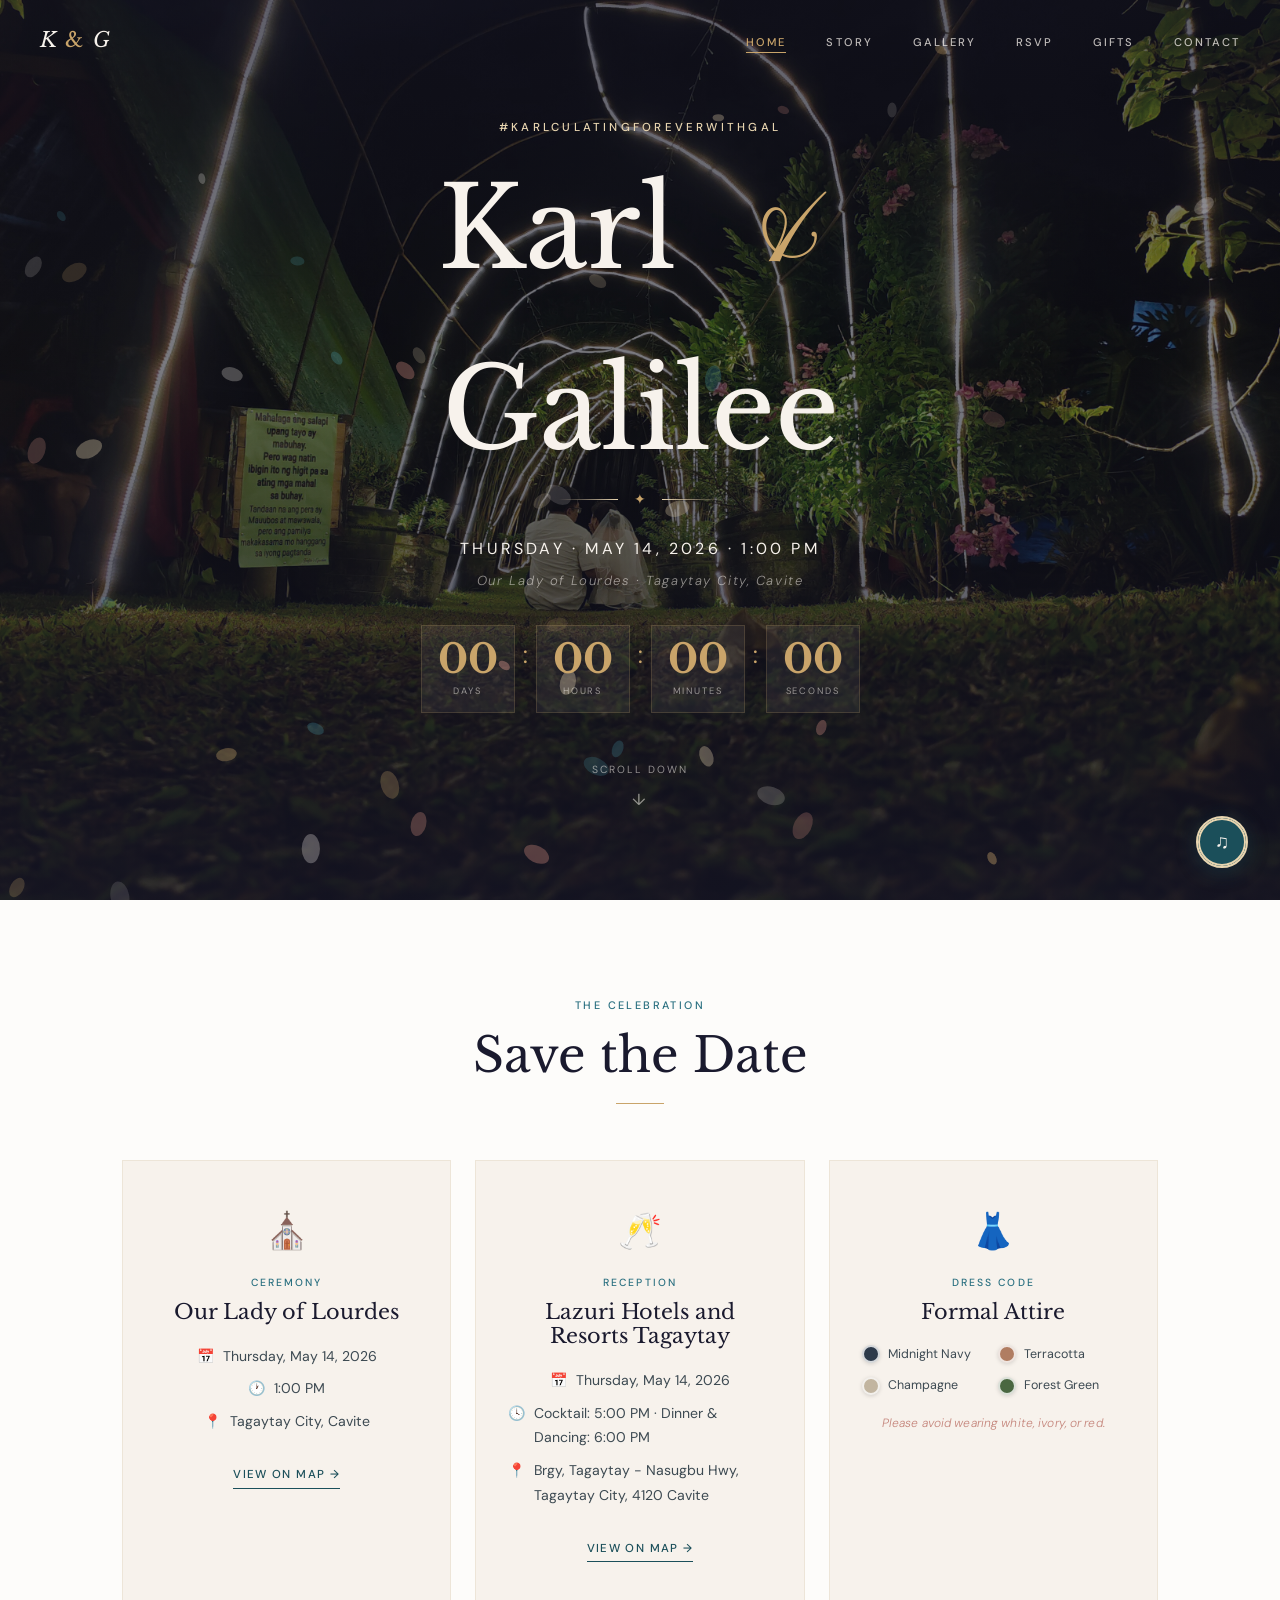
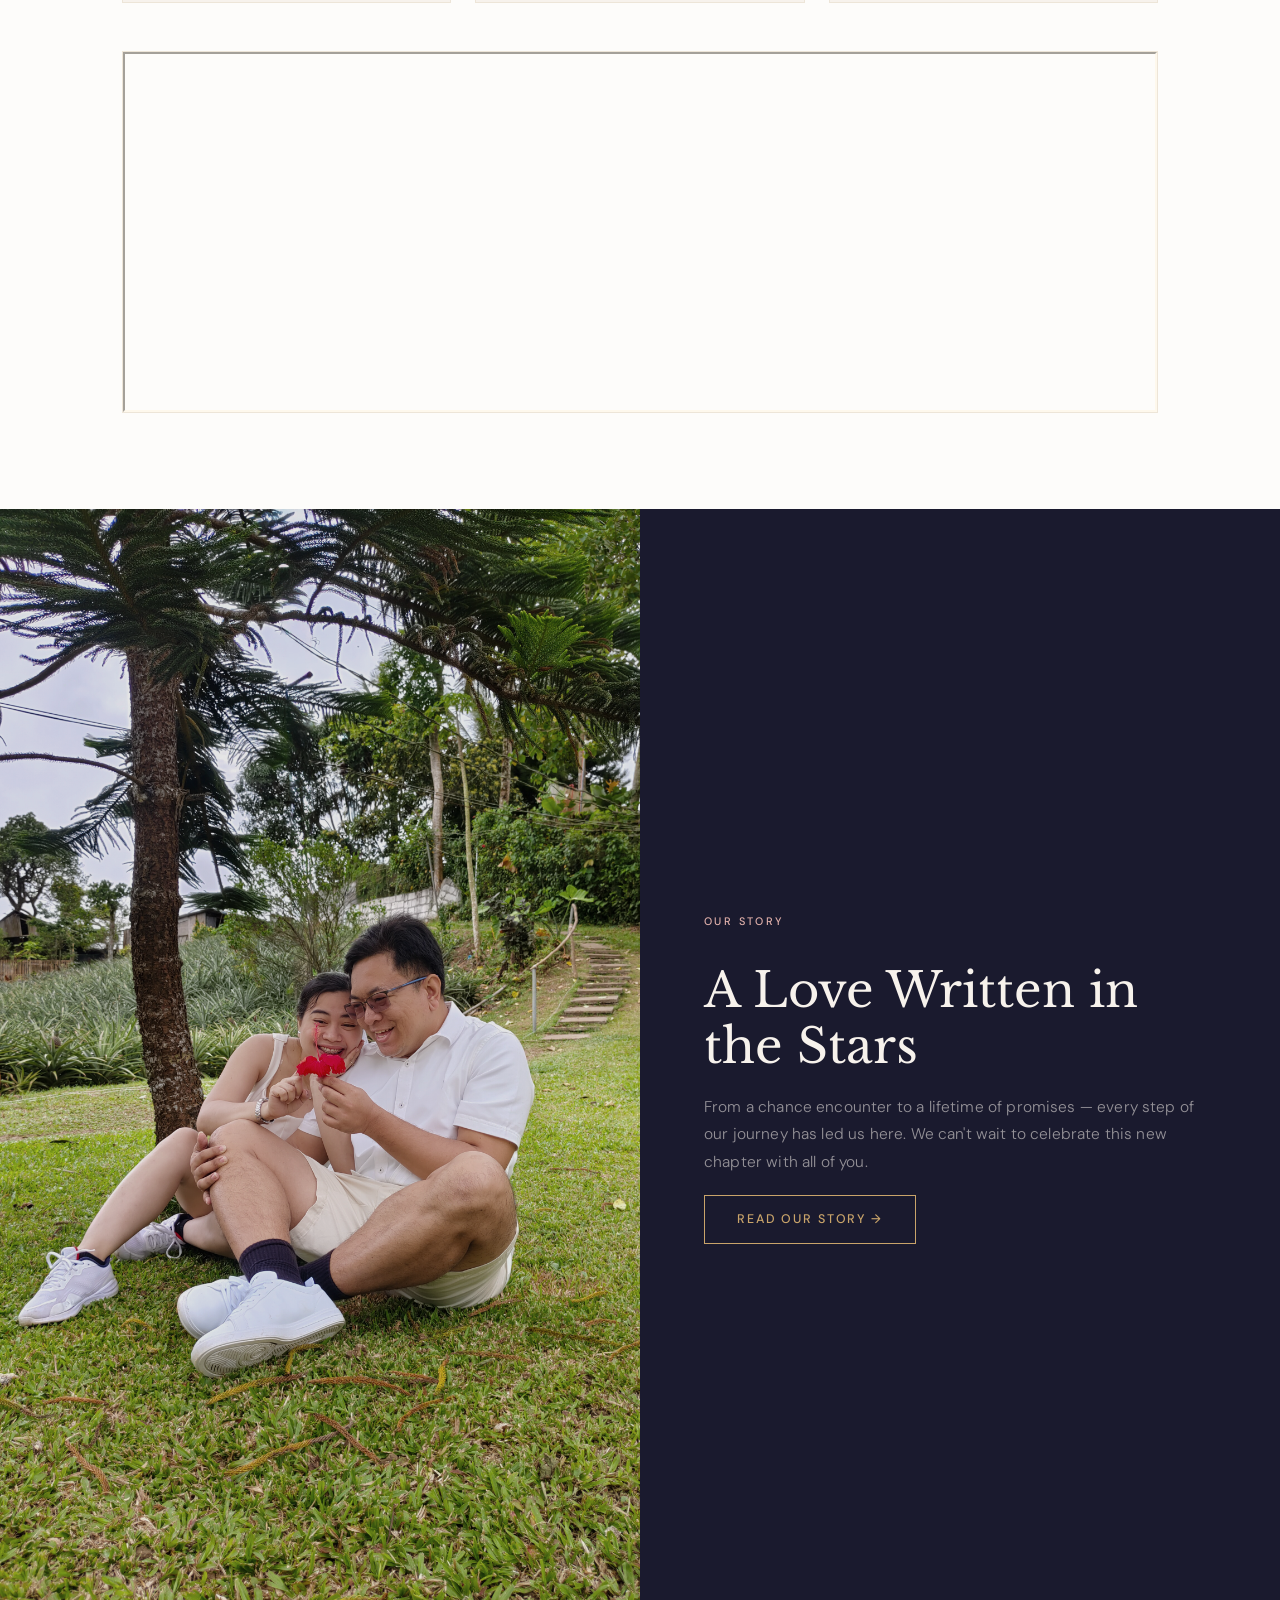
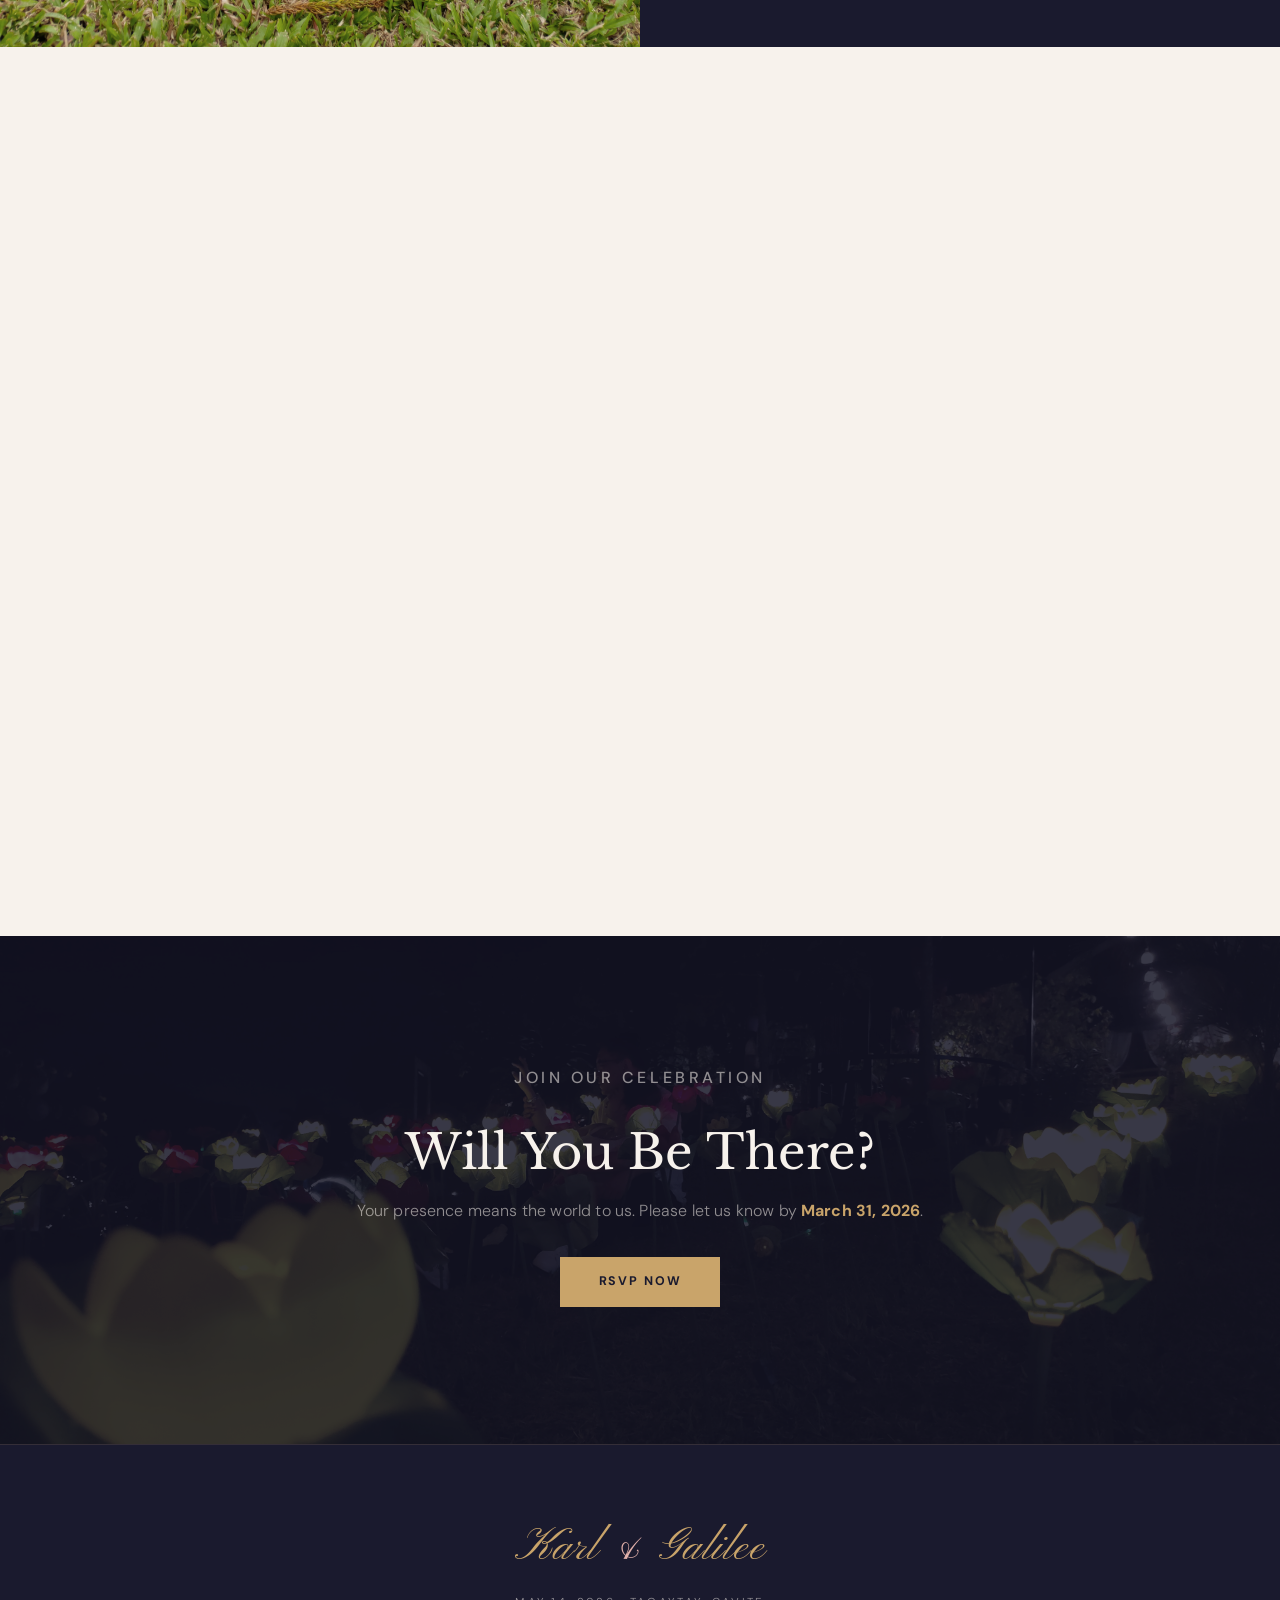
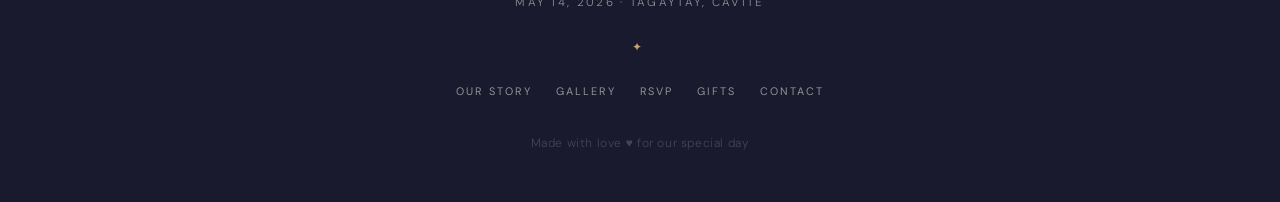
==== index.html @ ce2fafba "v1" ====
<!DOCTYPE html>
<html lang="en">
<head>
  <meta charset="UTF-8" />
  <meta name="viewport" content="width=device-width, initial-scale=1.0" />
  <title>Karl & Galilee — May 14, 2026</title>
  <link rel="stylesheet" href="assets/css/styles.css" />
  <link rel="preconnect" href="https://fonts.googleapis.com" />
  <link rel="preconnect" href="https://fonts.gstatic.com" crossorigin />
  <link href="https://fonts.googleapis.com/css2?family=Libre+Baskerville:ital,wght@0,400;0,700;1,400&family=DM+Sans:wght@300;400;500&family=Pinyon+Script&display=swap" rel="stylesheet" />
</head>
<body>

  <!-- ===== MUSIC ===== -->
  <audio id="bgMusic" loop preload="auto">
    <source src="assets/music/wedding-music.mp3" type="audio/mpeg" />
  </audio>
  <button class="music-btn" id="musicBtn" title="Play music" aria-label="Toggle music">
    <span class="music-icon">♫</span>
    <span class="music-ripple"></span>
  </button>

  <!-- ===== NAV ===== -->
  <nav class="nav" id="navbar">
    <a href="index.html" class="nav-logo">K <span>&</span> G</a>
    <button class="nav-toggle" id="navToggle" aria-label="Menu">
      <span></span><span></span><span></span>
    </button>
    <ul class="nav-links" id="navLinks">
      <li><a href="index.html" class="active">Home</a></li>
      <li><a href="story.html">Story</a></li>
      <li><a href="gallery.html">Gallery</a></li>
      <li><a href="rsvp.html">RSVP</a></li>
      <li><a href="gifts.html">Gifts</a></li>
      <li><a href="contact.html">Contact</a></li>
    </ul>
    <div class="nav-overlay" id="navOverlay"></div>
  </nav>

  <!-- ===== HERO ===== -->
  <section class="hero" id="home">
    <div class="hero-photo-wrap">
      <img src="assets/images/cover/main-cover.jpg" alt="" class="hero-photo" />
      <div class="hero-overlay"></div>
    </div>

    <!-- Floating petals canvas -->
    <canvas class="petals-canvas" id="petalsCanvas"></canvas>

    <div class="hero-content">
      <p class="hero-eyebrow reveal-up">#KarlculatingforeverwithGal</p>
      <h1 class="hero-names reveal-up delay-1">
        <span class="name-left">Karl</span>
        <span class="hero-amp">&amp;</span>
        <span class="name-right">Galilee</span>
      </h1>
      <div class="hero-divider reveal-up delay-2">
        <span class="hero-divider-line"></span>
        <span class="hero-divider-icon">✦</span>
        <span class="hero-divider-line"></span>
      </div>
      <p class="hero-date reveal-up delay-3">Thursday · May 14, 2026 · 1:00 PM</p>
      <p class="hero-venue reveal-up delay-4">Our Lady of Lourdes · Tagaytay City, Cavite</p>

      <!-- Countdown -->
      <div class="countdown reveal-up delay-5">
        <div class="countdown-item"><span class="countdown-num" id="cd-days">00</span><span class="countdown-label">Days</span></div>
        <div class="countdown-dot">:</div>
        <div class="countdown-item"><span class="countdown-num" id="cd-hours">00</span><span class="countdown-label">Hours</span></div>
        <div class="countdown-dot">:</div>
        <div class="countdown-item"><span class="countdown-num" id="cd-mins">00</span><span class="countdown-label">Minutes</span></div>
        <div class="countdown-dot">:</div>
        <div class="countdown-item"><span class="countdown-num" id="cd-secs">00</span><span class="countdown-label">Seconds</span></div>
      </div>

      <a href="#event" class="hero-scroll-btn reveal-up delay-6">
        <span>Scroll Down</span>
        <span class="hero-scroll-arrow">↓</span>
      </a>
    </div>
  </section>

  <!-- ===== EVENT DETAILS ===== -->
  <section class="event-section" id="event">
    <div class="container">
      <div class="section-header reveal">
        <p class="eyebrow">The Celebration</p>
        <h2>Save the Date</h2>
        <div class="header-line"></div>
      </div>

      <div class="event-cards">
        <!-- Ceremony -->
        <div class="event-card reveal delay-1">
          <div class="event-card-icon">⛪</div>
          <p class="event-card-tag">Ceremony</p>
          <h3>Our Lady of Lourdes</h3>
          <div class="event-detail"><span class="detail-icon">📅</span> Thursday, May 14, 2026</div>
          <div class="event-detail"><span class="detail-icon">🕐</span> 1:00 PM</div>
          <div class="event-detail"><span class="detail-icon">📍</span> Tagaytay City, Cavite</div>
          <a href="https://maps.google.com/?q=Our+Lady+of+Lourdes+Tagaytay" target="_blank" class="event-map-btn">View on Map →</a>
        </div>

        <!-- Reception -->
        <div class="event-card reveal delay-2">
          <div class="event-card-icon">🥂</div>
          <p class="event-card-tag">Reception</p>
          <h3>Lazuri Hotels and Resorts Tagaytay</h3>
          <div class="event-detail"><span class="detail-icon">📅</span> Thursday, May 14, 2026</div>
          <div class="event-detail"><span class="detail-icon">🕓</span> Cocktail: 5:00 PM · Dinner & Dancing: 6:00 PM</div>
          <div class="event-detail"><span class="detail-icon">📍</span> Brgy, Tagaytay - Nasugbu Hwy, Tagaytay City, 4120 Cavite</div>
          <a href="https://maps.google.com/?q=Lazuri+Hotels+and+Resorts+Tagaytay" target="_blank" class="event-map-btn">View on Map →</a>
        </div>

        <!-- Attire -->
        <div class="event-card reveal delay-3">
          <div class="event-card-icon">👗</div>
          <p class="event-card-tag">Dress Code</p>
          <h3>Formal Attire</h3>
          <div class="attire-chips">
            <div class="attire-chip">
              <div class="chip-swatch" style="background:#2D3A4A"></div>
              <span>Midnight Navy</span>
            </div>
            <div class="attire-chip">
              <div class="chip-swatch" style="background:#B07D62"></div>
              <span>Terracotta</span>
            </div>
            <div class="attire-chip">
              <div class="chip-swatch" style="background:#C2B5A0"></div>
              <span>Champagne</span>
            </div>
            <div class="attire-chip">
              <div class="chip-swatch" style="background:#4A6741"></div>
              <span>Forest Green</span>
            </div>
          </div>
          <p class="attire-note">Please avoid wearing white, ivory, or red.</p>
        </div>
      </div>

      <!-- Google Map Embed -->
      <div class="map-embed reveal">
        <iframe
          src="https://www.google.com/maps/embed?pb=!1m18!1m12!1m3!1d3861.8!2d121.0138!3d14.5547!2m3!1f0!2f0!3f0!3m2!1i1024!2i768!4f13.1!3m3!1m2!1s0x3397c90264a0e44d%3A0x1b58cae0e4e1a43!2sOur%20Lady%20of%20Lourdes!5e0!3m2!1sen!2sph!4v1"
          allowfullscreen="" loading="lazy" referrerpolicy="no-referrer-when-downgrade" title="Venue Map">
        </iframe>
      </div>
    </div>
  </section>

  <!-- ===== OUR STORY TEASER ===== -->
  <section class="story-teaser">
    <div class="story-teaser-inner">
      <img src="assets/images/gallery/prenup-04.jpg" alt="How we met" class="story-teaser-img reveal" />
      <div class="story-teaser-text reveal delay-2">
        <p class="eyebrow">Our Story</p>
        <h2>A Love Written in the Stars</h2>
        <p>From a chance encounter to a lifetime of promises — every step of our journey has led us here. We can't wait to celebrate this new chapter with all of you.</p>
        <a href="story.html" class="btn-outline">Read Our Story →</a>
      </div>
    </div>
  </section>

  <!-- ===== GALLERY TEASER ===== -->
  <section class="gallery-teaser">
    <div class="container">
      <div class="section-header reveal">
        <p class="eyebrow">Captured Moments</p>
        <h2>Our Gallery</h2>
        <div class="header-line"></div>
      </div>
      <div class="gallery-grid-teaser">
        <div class="gallery-item reveal delay-1" data-index="0">
          <img src="assets/images/gallery/prenup-01.jpg" alt="Prenup photo 1" />
          <div class="gallery-overlay"><span>✦</span></div>
        </div>
        <div class="gallery-item reveal delay-2" data-index="1">
          <img src="assets/images/gallery/prenup-02.jpg" alt="Prenup photo 2" />
          <div class="gallery-overlay"><span>✦</span></div>
        </div>
        <div class="gallery-item reveal delay-3" data-index="2">
          <img src="assets/images/gallery/prenup-03.jpg" alt="Prenup photo 3" />
          <div class="gallery-overlay"><span>✦</span></div>
        </div>
        <div class="gallery-item reveal delay-4" data-index="3">
          <img src="assets/images/gallery/prenup-04.jpg" alt="Prenup photo 4" />
          <div class="gallery-overlay"><span>✦</span></div>
        </div>
      </div>
      <div class="center-btn reveal">
        <a href="gallery.html" class="btn-outline">View Gallery →</a>
      </div>
    </div>
  </section>

  <!-- ===== RSVP CTA ===== -->
  <section class="rsvp-cta">
    <div class="rsvp-cta-bg">
      <img src="assets/images/cover/main-bottom.jpg" alt="" class="rsvp-cta-img" />
      <div class="rsvp-cta-overlay"></div>
    </div>
    <div class="rsvp-cta-content reveal">
      <p class="eyebrow lightx">Join Our Celebration</p>
      <h2>Will You Be There?</h2>
      <p>Your presence means the world to us. Please let us know by <strong>March 31, 2026</strong>.</p>
      <a href="rsvp.html" class="btn-primary">RSVP Now</a>
    </div>
  </section>

  <!-- ===== FOOTER ===== -->
  <footer class="footer">
    <div class="footer-inner">
      <p class="footer-names">Karl <span>&amp;</span> Galilee</p>
      <p class="footer-date">May 14, 2026 · Tagaytay, Cavite</p>
      <div class="footer-divider">✦</div>
      <div class="footer-links">
        <a href="story.html">Our Story</a>
        <a href="gallery.html">Gallery</a>
        <a href="rsvp.html">RSVP</a>
        <a href="gifts.html">Gifts</a>
        <a href="contact.html">Contact</a>
      </div>
      <p class="footer-copy">Made with love &hearts; for our special day</p>
    </div>
  </footer>

  <!-- Lightbox -->
  <div class="lightbox" id="lightbox">
    <button class="lb-close" id="lightboxClose">✕</button>
    <button class="lb-prev" id="lightboxPrev">‹</button>
    <button class="lb-next" id="lightboxNext">›</button>
    <img id="lightboxImg" src="" alt="Gallery photo" />
  </div>

  <script src="assets/js/script.js"></script>
</body>
</html>
---- assets/css/styles.css ----
/* ============================================================
   JANA & MARCO WEDDING — REDESIGNED STYLES
   Aesthetic: Dark Romance / Jewel Tones / Editorial
   Palette: Deep Teal, Dusty Rose, Gold, Charcoal, Ivory
   ============================================================ */

@import url('https://fonts.googleapis.com/css2?family=Libre+Baskerville:ital,wght@0,400;0,700;1,400&family=DM+Sans:wght@300;400;500&family=Pinyon+Script&display=swap');

/* ============================================================
   CSS VARIABLES
   ============================================================ */
:root {
  /* Core palette */
  --ink:        #1A1A2E;      /* deep navy/charcoal */
  --teal:       #1B4F5A;      /* deep teal */
  --teal-mid:   #2A7080;
  --teal-light: #4EA8BA;
  --rose:       #C4847A;      /* dusty rose */
  --rose-light: #E0B0AA;
  --gold:       #C9A46A;
  --gold-light: #E8D5B0;
  --ivory:      #F7F2EC;
  --ivory-dark: #EDE5D8;
  --white:      #FDFCFA;

  /* Text */
  --text-on-dark: rgba(247, 242, 236, 0.9);
  --text-on-dark-muted: rgba(247, 242, 236, 0.55);
  --text-dark: #1A1A2E;
  --text-mid:  #3D4A52;
  --text-muted:#6B7A82;

  /* Shadows */
  --shadow-sm:  0 2px 12px rgba(26,26,46,0.08);
  --shadow-md:  0 6px 30px rgba(26,26,46,0.13);
  --shadow-lg:  0 16px 60px rgba(26,26,46,0.2);

  /* Transitions */
  --ease: cubic-bezier(0.25, 0.8, 0.25, 1);
  --trans: all 0.4s var(--ease);
}

/* ============================================================
   RESET & BASE
   ============================================================ */
*, *::before, *::after { margin:0; padding:0; box-sizing:border-box; }

html { scroll-behavior:smooth; font-size:16px; overflow-x:hidden; }

body {
  font-family: 'DM Sans', sans-serif;
  background: var(--white);
  color: var(--text-dark);
  line-height: 1.75;
  overflow-x: hidden;
}

img { max-width:100%; display:block; height:auto; }
a { text-decoration:none; color:inherit; }
ul { list-style:none; }

/* ============================================================
   TYPOGRAPHY
   ============================================================ */
h1, h2, h3, h4 {
  font-family: 'Libre Baskerville', serif;
  font-weight: 400;
  line-height: 1.18;
  color: var(--text-dark);
}
h1 { font-size: clamp(2.6rem, 7vw, 5.5rem); }
h2 { font-size: clamp(1.9rem, 4vw, 3rem); }
h3 { font-size: clamp(1.3rem, 2.5vw, 1.8rem); }

p {
  font-size: 0.97rem;
  color: var(--text-mid);
  font-weight: 300;
  letter-spacing: 0.01em;
}

.eyebrow {
  font-family: 'DM Sans', sans-serif;
  font-size: 0.68rem;
  font-weight: 500;
  letter-spacing: 0.22em;
  text-transform: uppercase;
  color: var(--teal-mid);
  display: block;
  margin-bottom: 0.75rem;
}
.eyebrow.light { color: var(--rose-light); }

.script-text {
  font-family: 'Pinyon Script', cursive;
  font-size: clamp(1.8rem, 4vw, 3rem);
  color: var(--gold);
  display: block;
}

/* ============================================================
   LAYOUT HELPERS
   ============================================================ */
.container {
  max-width: 1100px;
  margin: 0 auto;
  padding: 0 2rem;
}


.section-header {
  text-align: center;
  margin-bottom: 3.5rem;
}

.header-line {
  width: 48px;
  height: 1px;
  background: var(--gold);
  margin: 1.2rem auto 0;
}

.section-subtitle {
  max-width: 560px;
  margin: 1.2rem auto 0;
  text-align: center;
  font-size: 0.95rem;
}

.center-btn { text-align: center; margin-top: 2.5rem; }

/* ============================================================
   BUTTONS
   ============================================================ */
.btn-primary {
  display: inline-block;
  padding: 0.9rem 2.4rem;
  background: var(--teal);
  color: var(--ivory);
  font-family: 'DM Sans', sans-serif;
  font-size: 0.78rem;
  font-weight: 500;
  letter-spacing: 0.15em;
  text-transform: uppercase;
  border: none;
  cursor: pointer;
  transition: var(--trans);
  position: relative;
  overflow: hidden;
}
.btn-primary::after {
  content: '';
  position: absolute;
  inset: 0;
  background: var(--teal-mid);
  transform: scaleX(0);
  transform-origin: left;
  transition: transform 0.35s var(--ease);
  z-index: 0;
}
.btn-primary:hover::after { transform: scaleX(1); }
.btn-primary span, .btn-primary { position: relative; z-index: 1; }
.btn-primary:hover { color: var(--ivory); box-shadow: var(--shadow-md); }
.btn-primary.full-width { width: 100%; text-align: center; display: block; }

.btn-outline {
  display: inline-block;
  padding: 0.8rem 2rem;
  border: 1px solid var(--teal);
  color: var(--teal);
  font-family: 'DM Sans', sans-serif;
  font-size: 0.78rem;
  font-weight: 500;
  letter-spacing: 0.15em;
  text-transform: uppercase;
  transition: var(--trans);
}
.btn-outline:hover {
  background: var(--teal);
  color: var(--ivory);
}

/* ============================================================
   ANIMATIONS
   ============================================================ */
@keyframes fadeInUp {
  from { opacity: 0; transform: translateY(32px); }
  to   { opacity: 1; transform: translateY(0); }
}

@keyframes fadeIn {
  from { opacity: 0; }
  to   { opacity: 1; }
}

@keyframes floatPetal {
  0%   { transform: translateY(-10px) rotate(0deg) scale(1); opacity:0; }
  10%  { opacity: 0.7; }
  90%  { opacity: 0.5; }
  100% { transform: translateY(110vh) rotate(540deg) scale(0.5); opacity:0; }
}

@keyframes pulse {
  0%, 100% { transform: scale(1); }
  50%       { transform: scale(1.08); }
}

@keyframes shimmer {
  0%   { background-position: -200% center; }
  100% { background-position: 200% center; }
}

/* Scroll reveal */
.reveal {
  opacity: 0;
  transform: translateY(30px);
  transition: opacity 0.7s var(--ease), transform 0.7s var(--ease);
}
.reveal.visible {
  opacity: 1;
  transform: translateY(0);
}
.reveal-up {
  opacity: 0;
  transform: translateY(24px);
}
.delay-1 { transition-delay: 0.12s; }
.delay-2 { transition-delay: 0.24s; }
.delay-3 { transition-delay: 0.36s; }
.delay-4 { transition-delay: 0.48s; }
.delay-5 { transition-delay: 0.6s; }
.delay-6 { transition-delay: 0.72s; }

/* Hero animations */
.hero-content .reveal-up { animation: fadeInUp 0.9s var(--ease) forwards; opacity: 0; }
.hero-content .delay-1 { animation-delay: 0.4s; }
.hero-content .delay-2 { animation-delay: 0.65s; }
.hero-content .delay-3 { animation-delay: 0.85s; }
.hero-content .delay-4 { animation-delay: 1.0s; }
.hero-content .delay-5 { animation-delay: 1.2s; }
.hero-content .delay-6 { animation-delay: 1.4s; }

/* ============================================================
   NAVIGATION
   ============================================================ */
.nav {
  position: fixed;
  top: 0; left: 0; right: 0;
  z-index: 1000;
  padding: 1.4rem 2.5rem;
  display: flex;
  align-items: center;
  justify-content: space-between;
  transition: var(--trans);
}

.nav.scrolled {
  background: rgba(26, 26, 46, 0.96);
  backdrop-filter: blur(16px);
  padding: 0.9rem 2.5rem;
  box-shadow: 0 2px 30px rgba(0,0,0,0.25);
}



.nav-logo {
  font-family: 'Libre Baskerville', serif;
  font-size: 1.3rem;
  font-style: italic;
  color: var(--ivory);
  letter-spacing: 0.08em;
  z-index: 1001;
}
.nav-logo span { color: var(--gold); font-style: normal; }

.nav-links {
  display: flex;
  gap: 2.5rem;
  align-items: center;
}

.nav-links a {
  font-size: 0.7rem;
  font-weight: 500;
  letter-spacing: 0.18em;
  text-transform: uppercase;
  color: rgba(247, 242, 236, 0.75);
  transition: var(--trans);
  position: relative;
}
.nav-links a::after {
  content: '';
  position: absolute;
  bottom: -4px; left: 0; right: 0;
  height: 1px;
  background: var(--gold);
  transform: scaleX(0);
  transition: transform 0.3s ease;
}
.nav-links a:hover,
.nav-links a.active {
  color: var(--gold);
}
.nav-links a:hover::after,
.nav-links a.active::after { transform: scaleX(1); }

.nav-toggle {
  display: none;
  flex-direction: column;
  gap: 5px;
  cursor: pointer;
  padding: 6px;
  z-index: 1001;
}
.nav-toggle span {
  display: block;
  width: 24px;
  height: 1.5px;
  background: var(--ivory);
  transition: var(--trans);
}
.nav-toggle.open span:nth-child(1) { transform: rotate(45deg) translate(4.5px, 4.5px); }
.nav-toggle.open span:nth-child(2) { opacity: 0; }
.nav-toggle.open span:nth-child(3) { transform: rotate(-45deg) translate(4.5px, -4.5px); }

.nav-overlay {
  display: none;
  position: fixed;
  inset: 0;
  background: rgba(26,26,46,0.6);
  z-index: 999;
  backdrop-filter: blur(3px);
}
.nav-overlay.show { display: block; }

body.nav-open::after {
  content: '';
  position: fixed;
  inset: 0;
  background: rgba(0,0,0,0.35);
  z-index: 999;
}

@media (max-width: 768px) {
  .nav-toggle { display: flex; }

  .nav-links {
    position: fixed;
    top: 0; right: 0; bottom: 0;
    height: 100dvh;
    width: min(300px, 82vw);
    background: var(--ink);
    flex-direction: column;
    justify-content: center;
    gap: 2.5rem;
    padding: 3rem;
    transform: translateX(100%);
    transition: transform 0.4s var(--ease);
    z-index: 1000;
    border-left: 1px solid rgba(201,164,106,0.2);
  }
  .nav-links.open { transform: translateX(0); }
  .nav-links a { font-size: 0.85rem; color: rgba(247,242,236,0.8); }
}

/* ============================================================
   HERO
   ============================================================ */
.hero {
  position: relative;
  min-height: 100vh;
  display: flex;
  align-items: center;
  justify-content: center;
  overflow: hidden;
  background: var(--ink);
}

.hero-photo-wrap {
  position: absolute;
  inset: 0;
  z-index: 0;
}
.hero-photo {
  width: 100%;
  height: 100%;
  object-fit: cover;
  object-position: center top;
  filter: saturate(0.85) brightness(0.65);
}
.hero-overlay {
  position: absolute;
  inset: 0;
  background: linear-gradient(
    to bottom,
    rgba(26,26,46,0.5) 0%,
    rgba(26,26,46,0.3) 40%,
    rgba(26,26,46,0.7) 100%
  );
}

.petals-canvas {
  position: absolute;
  inset: 0;
  z-index: 1;
  pointer-events: none;
}

.hero-content {
  position: relative;
  z-index: 2;
  text-align: center;
  padding: 6rem 2rem 4rem;
  color: var(--text-on-dark);
  width: 100%;
  max-width: 900px;
}

.hero-eyebrow {
  font-family: 'DM Sans', sans-serif;
  font-size: 0.72rem;
  font-weight: 500;
  letter-spacing: 0.28em;
  text-transform: uppercase;
  color: var(--gold-light);
  margin-bottom: 1.2rem;
}

.hero-names {
  font-family: 'Libre Baskerville', serif;
  font-size: clamp(3rem, 9vw, 7rem);
  font-weight: 400;
  color: var(--ivory);
  line-height: 0.95;
  display: flex;
  align-items: center;
  justify-content: center;
  gap: 0.5em;
  flex-wrap: wrap;
}
.hero-amp {
  font-family: 'Pinyon Script', cursive;
  font-size: clamp(4rem, 12vw, 9rem);
  color: var(--gold);
  line-height: 1;
  display: inline-block;
  animation: pulse 4s ease-in-out infinite;
}

.hero-divider {
  display: flex;
  align-items: center;
  justify-content: center;
  gap: 1rem;
  margin: 1.5rem 0;
}
.hero-divider-line {
  width: 60px;
  height: 1px;
  background: linear-gradient(to right, transparent, var(--gold-light));
}
.hero-divider-line:last-child {
  background: linear-gradient(to left, transparent, var(--gold-light));
}
.hero-divider-icon {
  color: var(--gold);
  font-size: 0.85rem;
}

.hero-date {
  font-size: clamp(0.85rem, 2vw, 1rem);
  letter-spacing: 0.2em;
  text-transform: uppercase;
  color: var(--ivory);
  font-family: 'DM Sans', sans-serif;
  font-weight: 400;
}
.hero-venue {
  font-size: 0.82rem;
  letter-spacing: 0.12em;
  color: var(--text-on-dark-muted);
  margin-top: 0.4rem;
  font-style: italic;
}

/* Countdown */
.countdown {
  display: flex;
  align-items: center;
  justify-content: center;
  gap: 0.5rem;
  margin: 2rem 0;
  flex-wrap: wrap;
}
.countdown-item {
  display: flex;
  flex-direction: column;
  align-items: center;
  min-width: 64px;
  background: rgba(255,255,255,0.06);
  border: 1px solid rgba(201,164,106,0.2);
  padding: 0.8rem 1rem;
  backdrop-filter: blur(6px);
}
.countdown-num {
  font-family: 'Libre Baskerville', serif;
  font-size: clamp(1.6rem, 4vw, 2.5rem);
  color: var(--gold);
  line-height: 1;
  font-weight: 700;
}
.countdown-label {
  font-size: 0.58rem;
  letter-spacing: 0.2em;
  text-transform: uppercase;
  color: var(--text-on-dark-muted);
  margin-top: 0.3rem;
  font-family: 'DM Sans', sans-serif;
}
.countdown-dot {
  font-size: 1.5rem;
  color: var(--gold);
  align-self: flex-start;
  padding-top: 0.6rem;
}

.hero-scroll-btn {
  display: inline-flex;
  flex-direction: column;
  align-items: center;
  gap: 0.4rem;
  margin-top: 1rem;
  font-size: 0.65rem;
  letter-spacing: 0.2em;
  text-transform: uppercase;
  color: var(--text-on-dark-muted);
  transition: var(--trans);
  font-family: 'DM Sans', sans-serif;
}
.hero-scroll-btn:hover { color: var(--gold); }
.hero-scroll-arrow {
  font-size: 1rem;
  animation: floatY 1.6s ease-in-out infinite;
}
@keyframes floatY {
  0%, 100% { transform: translateY(0); }
  50%       { transform: translateY(5px); }
}

/* ============================================================
   COUPLE BANNER
   ============================================================ */
.couple-banner {
  position: relative;
  height: clamp(240px, 45vw, 520px);
  overflow: hidden;
}
.banner-photo-strip {
  width: 100%;
  height: 100%;
  position: relative;
}
.banner-photo {
  width: 100%;
  height: 100%;
  object-fit: cover;
  object-position: center 30%;
}
.banner-photo-caption {
  position: absolute;
  bottom: 2.5rem;
  right: 3rem;
  background: rgba(26,26,46,0.65);
  padding: 0.8rem 1.5rem;
  backdrop-filter: blur(8px);
  border-left: 2px solid var(--gold);
}

/* ============================================================
   PAGE HERO (inner pages)
   ============================================================ */
.page-hero {
  position: relative;
  min-height: 42vh;
  display: flex;
  align-items: flex-end;
  padding-bottom: 3.5rem;
  overflow: hidden;
  background: var(--ink);
}
.page-hero-bg {
  position: absolute;
  inset: 0;
}
.page-hero-img {
  width: 100%;
  height: 100%;
  object-fit: cover;
  object-position: center 30%;
  filter: saturate(0.7) brightness(0.5);
}
.page-hero-overlay {
  position: absolute;
  inset: 0;
  background: linear-gradient(to top, rgba(26,26,46,0.85) 0%, rgba(26,26,46,0.3) 60%);
}
.page-hero-content {
  position: relative;
  z-index: 2;
  padding: 5rem 2.5rem 0;
  max-width: 1100px;
  margin: 0 auto;
  width: 100%;
}
.page-hero-content h1 {
  color: var(--ivory);
  font-size: clamp(2.4rem, 6vw, 4.5rem);
}

/* ============================================================
   EVENT SECTION
   ============================================================ */
.event-section {
  padding: 6rem 0;
  background: var(--white);
}

.event-cards {
  display: grid;
  grid-template-columns: repeat(auto-fit, minmax(280px, 1fr));
  gap: 1.5rem;
  margin-bottom: 3rem;
}

.event-card {
  background: var(--ivory);
  border: 1px solid var(--ivory-dark);
  padding: 2.5rem 2rem;
  text-align: center;
  transition: var(--trans);
  position: relative;
  overflow: hidden;
}
.event-card::before {
  content: '';
  position: absolute;
  top: 0; left: 0; right: 0;
  height: 3px;
  background: linear-gradient(to right, var(--teal), var(--gold));
  transform: scaleX(0);
  transition: transform 0.4s var(--ease);
}
.event-card:hover { box-shadow: var(--shadow-md); transform: translateY(-4px); }
.event-card:hover::before { transform: scaleX(1); }

.event-card-icon { font-size: 2.2rem; margin-bottom: 0.7rem; }
.event-card-tag {
  font-size: 0.65rem;
  font-weight: 500;
  letter-spacing: 0.2em;
  text-transform: uppercase;
  color: var(--teal-mid);
  display: block;
  margin-bottom: 0.5rem;
}
.event-card h3 {
  font-size: 1.3rem;
  margin-bottom: 1.2rem;
  color: var(--ink);
}
.event-detail {
  font-size: 0.88rem;
  color: var(--text-mid);
  margin-bottom: 0.5rem;
  display: flex;
  align-items: flex-start;
  gap: 0.5rem;
  justify-content: center;
  text-align: left;
}
.detail-icon { flex-shrink: 0; }

.event-map-btn {
  display: inline-block;
  margin-top: 1.5rem;
  font-size: 0.72rem;
  letter-spacing: 0.12em;
  text-transform: uppercase;
  color: var(--teal);
  font-weight: 500;
  border-bottom: 1px solid currentColor;
  padding-bottom: 2px;
  transition: var(--trans);
}
.event-map-btn:hover { color: var(--gold); }

.attire-chips {
  display: grid;
  grid-template-columns: 1fr 1fr;
  gap: 0.6rem;
  margin: 1rem 0;
}
.attire-chip {
  display: flex;
  align-items: center;
  gap: 0.5rem;
  font-size: 0.78rem;
  color: var(--text-mid);
}
.chip-swatch {
  width: 18px;
  height: 18px;
  border-radius: 50%;
  flex-shrink: 0;
  border: 2px solid rgba(255,255,255,0.8);
  box-shadow: 0 1px 4px rgba(0,0,0,0.15);
}
.attire-note {
  font-size: 0.75rem;
  font-style: italic;
  color: var(--rose);
  margin-top: 0.8rem;
}

.map-embed {
  border-radius: 0;
  overflow: hidden;
  border: 1px solid var(--ivory-dark);
}
.map-embed iframe {
  width: 100%;
  height: 360px;
  display: block;
  filter: sepia(0.2) saturate(0.9);
}

/* ============================================================
   STORY TEASER (homepage)
   ============================================================ */
.story-teaser {
  background: var(--ink);
  padding: 0;
  overflow: hidden;
}
.story-teaser-inner {
  display: grid;
  grid-template-columns: 1fr 1fr;
  min-height: 520px;
}
.story-teaser-img {
  width: 100%;
  height: 100%;
  object-fit: cover;
  min-height: 400px;
  filter: saturate(0.8) brightness(0.9);
}
.story-teaser-text {
  padding: 5rem 4rem;
  display: flex;
  flex-direction: column;
  justify-content: center;
  gap: 1.2rem;
}
.story-teaser-text .eyebrow { color: var(--rose-light); }
.story-teaser-text h2 { color: var(--ivory); }
.story-teaser-text p { color: var(--text-on-dark-muted); }
.story-teaser-text .btn-outline {
  border-color: var(--gold);
  color: var(--gold);
  align-self: flex-start;
}
.story-teaser-text .btn-outline:hover {
  background: var(--gold);
  color: var(--ink);
}

@media (max-width: 768px) {
  .story-teaser-inner { grid-template-columns: 1fr; }
  .story-teaser-img { min-height: 280px; }
  .story-teaser-text { padding: 3rem 2rem; }
}

/* ============================================================
   GALLERY TEASER (homepage)
   ============================================================ */
.gallery-teaser {
  padding: 6rem 0;
  background: var(--ivory);
}

.gallery-grid-teaser {
  display: grid;
  grid-template-columns: repeat(4, 1fr);
  gap: 0.75rem;
}

/* ============================================================
   GALLERY SECTION
   ============================================================ */
.gallery-section {
  padding: 6rem 0;
  background: var(--ivory);
}

.gallery-grid {
  display: grid;
  grid-template-columns: repeat(3, 1fr);
  grid-auto-rows: 280px;
  gap: 0.75rem;
}
.gallery-grid .tall { grid-row: span 2; }

.gallery-item {
  position: relative;
  overflow: hidden;
  cursor: pointer;
  background: var(--ivory-dark);
}
.gallery-item img {
  width: 100%;
  height: 100%;
  object-fit: cover;
  transition: transform 0.6s var(--ease);
}
.gallery-item:hover img { transform: scale(1.06); }
.gallery-overlay {
  position: absolute;
  inset: 0;
  background: rgba(26,26,46,0.45);
  display: flex;
  align-items: center;
  justify-content: center;
  opacity: 0;
  transition: opacity 0.35s ease;
}
.gallery-overlay span {
  font-size: 1.8rem;
  color: var(--gold);
  text-shadow: 0 0 20px rgba(201,164,106,0.8);
}
.gallery-item:hover .gallery-overlay { opacity: 1; }

.video-section {
  max-width: 1100px;
  margin: 0 auto;
  padding: .75rem 2rem;
}

.welcome-video-frame {
  position: relative;
  width: 100%;
  aspect-ratio: 16 / 9;
  overflow: hidden;
  background: var(--blush-light);
}

.welcome-video-frame video {
  position: absolute;
  inset: 0;
  width: 100%;
  height: 100%;
  object-fit: cover;
}

@media (max-width: 768px) {
  .gallery-grid { grid-template-columns: 1fr 1fr; grid-auto-rows: 200px; }
  .gallery-grid-teaser { grid-template-columns: 1fr 1fr; }
  .gallery-grid .tall { grid-row: auto; }
}

/* ============================================================
   RSVP CTA (homepage)
   ============================================================ */
.rsvp-cta {
  position: relative;
  padding: 8rem 2rem;
  overflow: hidden;
  text-align: center;
}
.rsvp-cta-bg {
  position: absolute;
  inset: 0;
}
.rsvp-cta-img {
  width: 100%;
  height: 100%;
  object-fit: cover;
  object-position: center 40%;
  filter: saturate(0.6) brightness(0.45);
}
.rsvp-cta-overlay {
  position: absolute;
  inset: 0;
  background: rgba(26,26,46,0.65);
}
.rsvp-cta-content {
  position: relative;
  z-index: 2;
  max-width: 600px;
  margin: 0 auto;
}
.rsvp-cta-content h2 { color: var(--ivory); margin-bottom: 1rem; }
.rsvp-cta-content p { color: var(--text-on-dark-muted); margin-bottom: 2rem; font-size: 1rem; }
.rsvp-cta-content p strong { color: var(--gold); }
.rsvp-cta-content .btn-primary {
  background: var(--gold);
  color: var(--ink);
  font-weight: 700;
}
.rsvp-cta-content .btn-primary::after { background: var(--gold-light); }

/* ============================================================
   STORY PAGE — TIMELINE
   ============================================================ */
.story-section {
  padding: 6rem 0 5rem;
  background: var(--white);
}

.timeline {
  display: flex;
  flex-direction: column;
  gap: 0;
}

.timeline-item {
  display: grid;
  grid-template-columns: 1fr 80px 1fr;
  gap: 2rem;
  align-items: start;
  position: relative;
}
.timeline-item.reverse .timeline-media { order: 3; }
.timeline-item.reverse .timeline-body { order: 1; }
.timeline-item.reverse .timeline-connector { order: 2; }

.timeline-media {
  overflow: hidden;
  aspect-ratio: 4/3;
}
.timeline-media img {
  width: 100%;
  height: 100%;
  object-fit: cover;
  transition: transform 0.6s var(--ease);
}
.timeline-item:hover .timeline-media img { transform: scale(1.04); }

.timeline-connector {
  display: flex;
  flex-direction: column;
  align-items: center;
  padding-top: 2rem;
}
.timeline-dot {
  width: 52px;
  height: 52px;
  border-radius: 50%;
  background: var(--teal);
  color: var(--ivory);
  display: flex;
  align-items: center;
  justify-content: center;
  font-family: 'DM Sans', sans-serif;
  font-size: 0.75rem;
  font-weight: 500;
  letter-spacing: 0.05em;
  flex-shrink: 0;
  z-index: 1;
}
.timeline-line {
  width: 1px;
  flex: 1;
  min-height: 80px;
  background: linear-gradient(to bottom, var(--teal), var(--ivory-dark));
  margin: 0.5rem 0;
}

.timeline-body {
  padding-top: 1.5rem;
}
.timeline-date {
  font-size: 0.68rem;
  letter-spacing: 0.2em;
  text-transform: uppercase;
  color: var(--gold);
  margin-bottom: 0.5rem;
  font-weight: 500;
}
.timeline-body h3 { margin-bottom: 0.8rem; color: var(--ink); }
.timeline-body p { font-size: 0.93rem; line-height: 1.8; }

@media (max-width: 768px) {
  .timeline-item,
  .timeline-item.reverse {
    grid-template-columns: 40px 1fr;
    grid-template-rows: auto auto;
  }
  .timeline-item .timeline-media,
  .timeline-item.reverse .timeline-media { display: none; }
  .timeline-item .timeline-connector,
  .timeline-item.reverse .timeline-connector { order: 1; }
  .timeline-item .timeline-body,
  .timeline-item.reverse .timeline-body { order: 2; }
  .timeline-dot { width: 38px; height: 38px; font-size: 0.65rem; }
}

/* Quote Banner */
.quote-banner {
  background: var(--ink);
  padding: 6rem 2rem;
  text-align: center;
}
.quote-inner { max-width: 680px; margin: 0 auto; }
.quote-mark {
  font-family: 'Pinyon Script', cursive;
  font-size: 5rem;
  color: var(--gold);
  line-height: 0.5;
  margin-bottom: 1rem;
  display: block;
}
blockquote {
  font-family: 'Libre Baskerville', serif;
  font-style: italic;
  font-size: clamp(1.1rem, 2.5vw, 1.5rem);
  color: var(--ivory);
  line-height: 1.7;
  margin-bottom: 1.5rem;
}
.quote-attribution {
  font-size: 0.78rem;
  letter-spacing: 0.1em;
  color: var(--text-on-dark-muted);
  font-style: italic;
}

/* ============================================================
   RSVP SECTION
   ============================================================ */
.rsvp-section {
  padding: 6rem 0;
  background: var(--white);
}

.rsvp-wrap {
  display: grid;
  grid-template-columns: 1fr 1.4fr;
  gap: 4rem;
  align-items: start;
}

.rsvp-info .eyebrow { color: var(--teal-mid); }
.rsvp-info h2 { margin-bottom: 1rem; font-size: 2rem; }
.rsvp-info p { margin-bottom: 1.5rem; }
.rsvp-couple-photo {
  margin-top: 2rem;
  overflow: hidden;
  max-height: 320px;
}
.rsvp-couple-photo img {
  width: 100%;
  height: 100%;
  object-fit: cover;
}

/* Form styles */
.rsvp-form, .contact-form {
  display: flex;
  flex-direction: column;
  gap: 1.3rem;
}

.form-group {
  display: flex;
  flex-direction: column;
  gap: 0.4rem;
}

.form-group label {
  font-size: 0.72rem;
  font-weight: 500;
  letter-spacing: 0.12em;
  text-transform: uppercase;
  color: var(--text-mid);
}

.form-group input,
.form-group select,
.form-group textarea {
  padding: 0.75rem 1rem;
  border: 1px solid var(--ivory-dark);
  background: var(--ivory);
  color: var(--text-dark);
  font-family: 'DM Sans', sans-serif;
  font-size: 0.93rem;
  outline: none;
  transition: border-color 0.25s ease;
  border-radius: 0;
  appearance: none;
}
.form-group input:focus,
.form-group select:focus,
.form-group textarea:focus {
  border-color: var(--teal-mid);
  background: var(--white);
}



.form-group textarea { resize: vertical; }

.gform-embed-contact iframe {
  width: 100%;
  height: 600px; 
  border: none;
}

.rsvp-gform-embed iframe {
  width: 100%;
  height: 700px; 
  border: none;
}

@media (max-width: 768px) {
  .gform-embed-contact iframe {
    height: 600px;
  }
  .rsvp-gform-embed iframe {
    height: 600px;
  }
}

.radio-group {
  display: flex;
  gap: 1.5rem;
  flex-wrap: wrap;
  padding-top: 0.3rem;
}
.radio-opt {
  display: flex;
  align-items: center;
  gap: 0.5rem;
  font-size: 0.88rem;
  color: var(--text-mid);
  cursor: pointer;
}
.radio-opt input { display: none; }
.radio-custom {
  width: 18px;
  height: 18px;
  border: 2px solid var(--ivory-dark);
  border-radius: 50%;
  transition: var(--trans);
  position: relative;
  flex-shrink: 0;
}
.radio-opt input:checked ~ .radio-custom {
  border-color: var(--teal);
  background: var(--teal);
}
.radio-opt input:checked ~ .radio-custom::after {
  content: '';
  position: absolute;
  top: 50%;
  left: 50%;
  transform: translate(-50%, -50%);
  width: 6px;
  height: 6px;
  border-radius: 50%;
  background: var(--ivory);
}

.rsvp-confirm {
  display: none;
  text-align: center;
  padding: 3rem;
  background: var(--ivory);
  border: 1px solid var(--ivory-dark);
}
.rsvp-confirm.show { display: block; }
.confirm-icon { font-size: 2rem; color: var(--gold); margin-bottom: 1rem; }
.rsvp-confirm h3 { margin-bottom: 0.5rem; }

@media (max-width: 768px) {
  .rsvp-wrap { grid-template-columns: 1fr; gap: 2.5rem; }
}

/* ============================================================
   GIFTS SECTION
   ============================================================ */
.gifts-section {
  padding: 6rem 0;
  background: var(--ivory);
}

.qr-grid {
  display: grid;
  grid-template-columns: repeat(auto-fit, minmax(220px, 1fr));
  gap: 1.5rem;
  margin-bottom: 3rem;
}

.qr-card {
  background: var(--white);
  border: 1px solid var(--ivory-dark);
  padding: 2rem 1.5rem;
  text-align: center;
  transition: var(--trans);
}
.qr-card:hover { box-shadow: var(--shadow-md); transform: translateY(-4px); }

.qr-logo {
  display: inline-block;
  padding: 0.4rem 1.2rem;
  font-family: 'DM Sans', sans-serif;
  font-size: 0.8rem;
  font-weight: 700;
  letter-spacing: 0.1em;
  text-transform: uppercase;
  border-radius: 2px;
  margin-bottom: 1.2rem;
  color: var(--white);
}
.qr-logo.gcash  { background: #0074D9; }
.qr-logo.maya   { background: #6A0DAD; }
.qr-logo.bpi    { background: #D62828; }
.qr-logo.maribank { background: #2C7A56; }

.qr-image-wrap {
  width: 160px;
  height: 160px;
  margin: 0 auto 1.2rem;
  background: var(--ivory-dark);
  display: flex;
  align-items: center;
  justify-content: center;
  overflow: hidden;
  border: 2px solid var(--ivory-dark);
}
.qr-image-wrap img {
  width: 100%;
  height: 100%;
  object-fit: contain;
}

.qr-name {
  font-size: 0.88rem;
  font-weight: 500;
  color: var(--text-dark);
  margin-bottom: 0.2rem;
}
.qr-number {
  font-size: 0.8rem;
  color: var(--text-muted);
}

.gifts-note {
  text-align: center;
  padding: 2rem;
  background: var(--ink);
  color: var(--text-on-dark-muted);
  font-size: 0.95rem;
  max-width: 580px;
  margin: 0 auto;
}

/* ============================================================
   CONTACT SECTION
   ============================================================ */
.contact-section {
  padding: 6rem 0;
  background: var(--white);
}

.contact-wrap {
  display: grid;
  grid-template-columns: 1fr 1.3fr;
  gap: 4rem;
  align-items: start;
}

.contact-info .eyebrow { color: var(--teal-mid); }
.contact-info h2 { margin-bottom: 1rem; }
.contact-info > p { margin-bottom: 2rem; }

.contact-details { display: flex; flex-direction: column; gap: 1.5rem; }
.contact-item {
  display: flex;
  align-items: flex-start;
  gap: 1rem;
}
.contact-icon { font-size: 1.3rem; flex-shrink: 0; padding-top: 0.1rem; }
.contact-item strong {
  display: block;
  font-family: 'DM Sans', sans-serif;
  font-size: 0.72rem;
  font-weight: 500;
  letter-spacing: 0.15em;
  text-transform: uppercase;
  color: var(--text-dark);
  margin-bottom: 0.3rem;
}
.contact-item p { font-size: 0.88rem; margin: 0; }

.gform-embed { margin-top: 2rem; }
.gform-embed iframe { display: block; width: 100%; }

@media (max-width: 768px) {
  .contact-wrap { grid-template-columns: 1fr; gap: 2.5rem; }
}

/* ============================================================
   FAQ
   ============================================================ */
.faq-section {
  padding: 5rem 0;
  background: var(--ivory);
}

.faq-list {
  max-width: 760px;
  margin: 0 auto;
  display: flex;
  flex-direction: column;
  gap: 0;
}

.faq-item {
  border-bottom: 1px solid var(--ivory-dark);
}
.faq-question {
  width: 100%;
  background: none;
  border: none;
  padding: 1.3rem 0;
  display: flex;
  align-items: center;
  justify-content: space-between;
  gap: 1rem;
  font-family: 'Libre Baskerville', serif;
  font-size: 1rem;
  color: var(--text-dark);
  cursor: pointer;
  text-align: left;
  transition: color 0.25s ease;
}
.faq-question:hover { color: var(--teal); }
.faq-arrow {
  font-size: 1.3rem;
  color: var(--gold);
  font-family: 'DM Sans', sans-serif;
  transition: transform 0.3s ease;
  flex-shrink: 0;
}
.faq-item.open .faq-arrow { transform: rotate(45deg); }
.faq-answer {
  max-height: 0;
  overflow: hidden;
  transition: max-height 0.4s ease, padding 0.4s ease;
}
.faq-item.open .faq-answer { max-height: 200px; padding-bottom: 1.2rem; }
.faq-answer p { font-size: 0.9rem; }

/* ============================================================
   LIGHTBOX
   ============================================================ */
.lightbox {
  display: none;
  position: fixed;
  inset: 0;
  background: rgba(10,10,20,0.95);
  z-index: 2000;
  align-items: center;
  justify-content: center;
  backdrop-filter: blur(6px);
  animation: fadeIn 0.25s ease;
}
.lightbox.open { display: flex; }

#lightboxImg {
  max-width: 90vw;
  max-height: 88vh;
  object-fit: contain;
  box-shadow: 0 0 60px rgba(0,0,0,0.8);
}

.lb-close {
  position: absolute;
  top: 1.5rem; right: 1.5rem;
  background: none; border: none;
  color: var(--ivory); font-size: 1.5rem;
  cursor: pointer; padding: 0.5rem;
  transition: color 0.2s;
}
.lb-close:hover { color: var(--gold); }

.lb-prev, .lb-next {
  position: absolute;
  top: 50%; transform: translateY(-50%);
  background: none; border: none;
  color: var(--ivory); font-size: 3rem;
  cursor: pointer; padding: 1rem;
  transition: color 0.2s;
  line-height: 1;
}
.lb-prev { left: 0.5rem; }
.lb-next { right: 0.5rem; }
.lb-prev:hover, .lb-next:hover { color: var(--gold); }

/* ============================================================
   MUSIC BUTTON
   ============================================================ */
.music-btn {
  position: fixed;
  bottom: 2rem; right: 2rem;
  z-index: 900;
  width: 52px; height: 52px;
  border-radius: 50%;
  background: var(--teal);
  border: 2px solid var(--gold-light);
  color: var(--ivory);
  font-size: 1.2rem;
  cursor: pointer;
  box-shadow: 0 4px 20px rgba(27,79,90,0.4);
  transition: var(--trans);
  display: flex;
  align-items: center;
  justify-content: center;
  overflow: hidden;
}
.music-btn:hover {
  background: var(--teal-mid);
  transform: scale(1.1);
}
.music-ripple {
  position: absolute;
  width: 100%; height: 100%;
  border-radius: 50%;
  border: 2px solid var(--gold-light);
  animation: rippleOut 2s ease-out infinite;
  pointer-events: none;
}
@keyframes rippleOut {
  0%   { transform: scale(1); opacity: 0.6; }
  100% { transform: scale(2.2); opacity: 0; }
}

/* ============================================================
   FOOTER
   ============================================================ */
.footer {
  background: var(--ink);
  padding: 4rem 2rem 3rem;
  text-align: center;
  border-top: 1px solid rgba(201,164,106,0.15);
}
.footer-inner { max-width: 600px; margin: 0 auto; }

.footer-names {
  font-family: 'Pinyon Script', cursive;
  font-size: 2.8rem;
  color: var(--gold);
  margin-bottom: 0.3rem;
}
.footer-names span { color: var(--rose-light); }
.footer-date {
  font-size: 0.72rem;
  letter-spacing: 0.2em;
  text-transform: uppercase;
  color: var(--text-on-dark-muted);
  margin-bottom: 1.5rem;
}
.footer-divider {
  font-size: 0.75rem;
  color: var(--gold);
  margin-bottom: 1.5rem;
  letter-spacing: 0.5em;
}
.footer-links {
  display: flex;
  gap: 1.5rem;
  justify-content: center;
  flex-wrap: wrap;
  margin-bottom: 2rem;
}
.footer-links a {
  font-size: 0.68rem;
  letter-spacing: 0.18em;
  text-transform: uppercase;
  color: var(--text-on-dark-muted);
  transition: color 0.2s;
}
.footer-links a:hover { color: var(--gold); }
.footer-copy {
  font-size: 0.75rem;
  color: rgba(247,242,236,0.2);
  letter-spacing: 0.05em;
}

/* ============================================================
   RESPONSIVE
   ============================================================ */
@media (max-width: 600px) {
  .event-cards { grid-template-columns: 1fr; }
  .countdown { gap: 0.3rem; }
  .countdown-item { min-width: 52px; padding: 0.6rem 0.7rem; }
  .hero-names { gap: 0.25em; }
  .banner-photo-caption { right: 1rem; bottom: 1rem; }
}
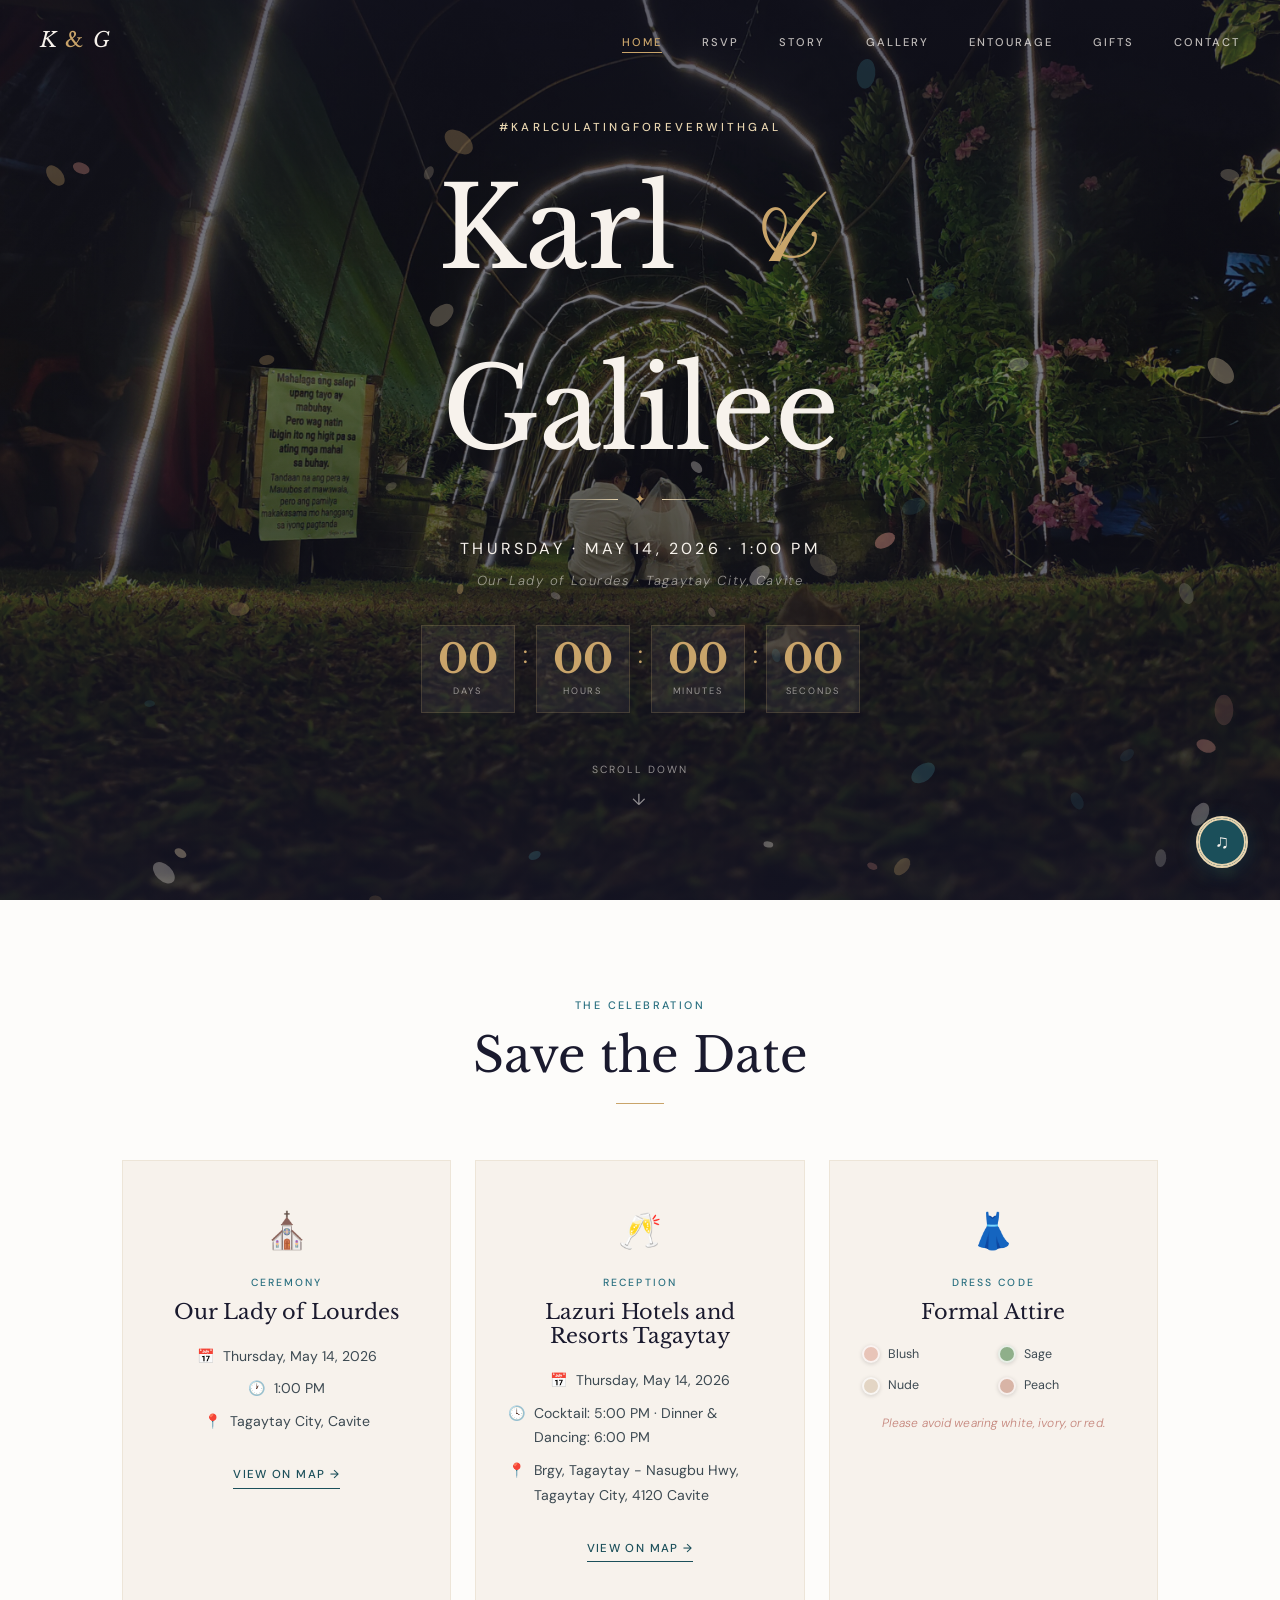
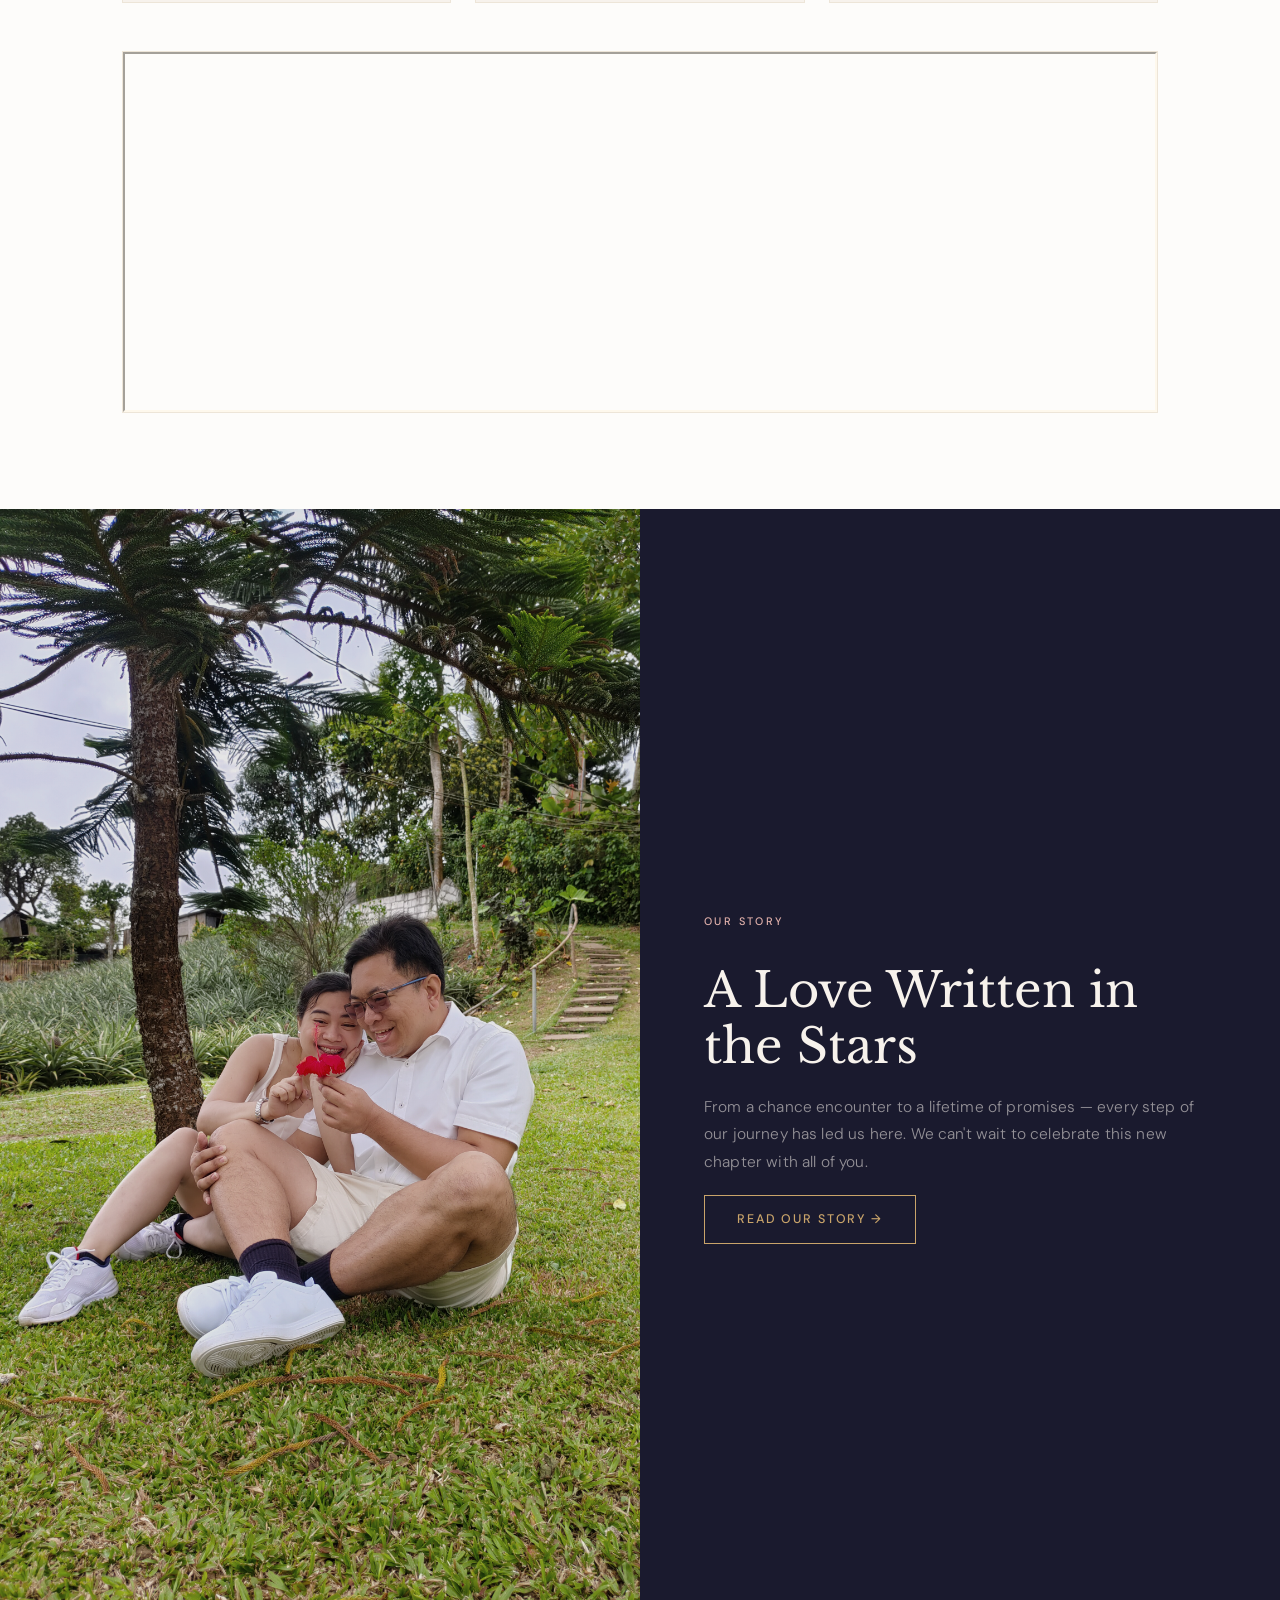
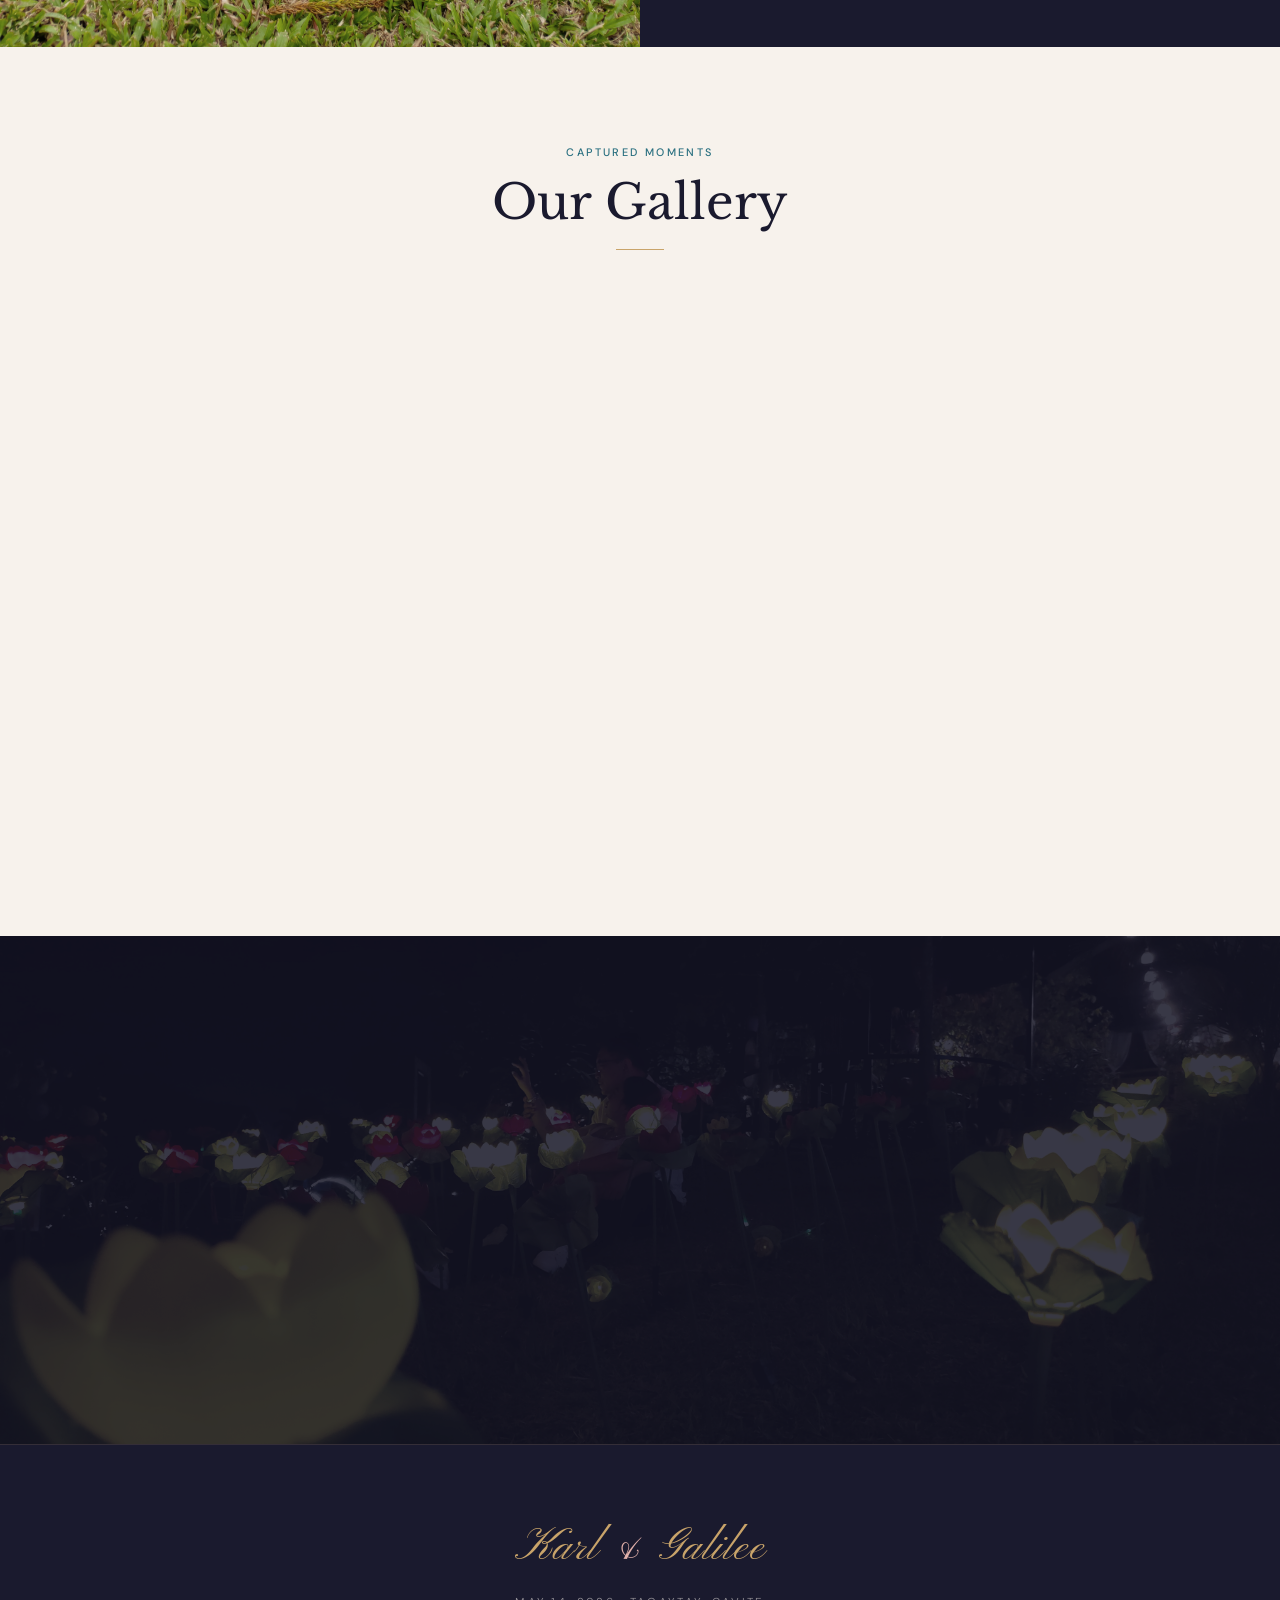
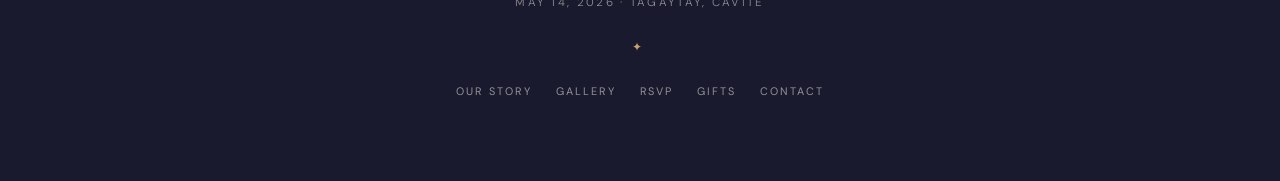
==== commit 38376fb3: "touchups>" ====
--- a/index.html
+++ b/index.html
@@ -28,9 +28,10 @@
     </button>
     <ul class="nav-links" id="navLinks">
       <li><a href="index.html" class="active">Home</a></li>
+      <li><a href="rsvp.html">RSVP</a></li>
       <li><a href="story.html">Story</a></li>
       <li><a href="gallery.html">Gallery</a></li>
-      <li><a href="rsvp.html">RSVP</a></li>
+      <li><a href="entourage.html">Entourage</a></li>
       <li><a href="gifts.html">Gifts</a></li>
       <li><a href="contact.html">Contact</a></li>
     </ul>
@@ -117,24 +118,24 @@
           <div class="event-card-icon">👗</div>
           <p class="event-card-tag">Dress Code</p>
           <h3>Formal Attire</h3>
-          <div class="attire-chips">
-            <div class="attire-chip">
-              <div class="chip-swatch" style="background:#2D3A4A"></div>
-              <span>Midnight Navy</span>
-            </div>
-            <div class="attire-chip">
-              <div class="chip-swatch" style="background:#B07D62"></div>
-              <span>Terracotta</span>
-            </div>
-            <div class="attire-chip">
-              <div class="chip-swatch" style="background:#C2B5A0"></div>
-              <span>Champagne</span>
-            </div>
-            <div class="attire-chip">
-              <div class="chip-swatch" style="background:#4A6741"></div>
-              <span>Forest Green</span>
-            </div>
-          </div>
+<div class="attire-chips">
+  <div class="attire-chip">
+    <div class="chip-swatch" style="background:#E8C4B8"></div>
+    <span>Blush</span>
+  </div>
+  <div class="attire-chip">
+    <div class="chip-swatch" style="background:#8FAF8A"></div>
+    <span>Sage</span>
+  </div>
+  <div class="attire-chip">
+    <div class="chip-swatch" style="background:#E3D5C4"></div>
+    <span>Nude</span>
+  </div>
+  <div class="attire-chip">
+    <div class="chip-swatch" style="background:#D8B4A6"></div>
+    <span>Peach</span>
+  </div>
+</div>
           <p class="attire-note">Please avoid wearing white, ivory, or red.</p>
         </div>
       </div>
@@ -221,7 +222,7 @@
         <a href="gifts.html">Gifts</a>
         <a href="contact.html">Contact</a>
       </div>
-      <p class="footer-copy">Made with love &hearts; for our special day</p>
+      <!--<p class="footer-copy">Made with love &hearts; for our special day</p>-->
     </div>
   </footer>
 
--- a/assets/css/styles.css
+++ b/assets/css/styles.css
@@ -311,6 +311,7 @@
   cursor: pointer;
   padding: 6px;
   z-index: 1001;
+  background-color: transparent;
 }
 .nav-toggle span {
   display: block;
@@ -909,6 +910,10 @@
 }
 .rsvp-cta-content .btn-primary::after { background: var(--gold-light); }
 
+.private-invitation h2{
+    color: var(--gold);
+}
+
 /* ============================================================
    STORY PAGE — TIMELINE
    ============================================================ */
@@ -1498,6 +1503,500 @@
   letter-spacing: 0.05em;
 }
 
+
+/* ============================================================
+   ENTOURAGE PAGE
+   ============================================================ */
+.entourage-section {
+  padding: 5rem 0 4rem;
+  background: var(--white);
+}
+
+.entourage-block {
+  margin-bottom: 0;
+}
+
+.entourage-label {
+  text-align: center;
+  margin-bottom: 3rem;
+}
+
+.entourage-icon {
+  font-size: 1.8rem;
+  display: block;
+  margin-bottom: 0.75rem;
+}
+
+.entourage-divider {
+  text-align: center;
+  color: var(--gold);
+  font-size: 1.2rem;
+  padding: 3.5rem 0;
+  opacity: 0.6;
+}
+
+/* Parents */
+.parents-grid {
+  display: flex;
+  align-items: center;
+  justify-content: center;
+  gap: 3rem;
+  flex-wrap: wrap;
+}
+
+.parent-group {
+  text-align: center;
+}
+
+.parent-tag {
+  font-family: 'DM Sans', sans-serif;
+  font-size: 0.65rem;
+  letter-spacing: 0.22em;
+  text-transform: uppercase;
+  color: var(--teal-mid);
+  margin-bottom: 1rem;
+  font-weight: 500;
+}
+
+.parent-name {
+  font-family: 'Libre Baskerville', serif;
+  font-size: 1.15rem;
+  color: var(--text-dark);
+  margin-bottom: 0.4rem;
+  font-weight: 400;
+}
+
+.deceased {
+  color: var(--rose);
+  font-size: 0.9rem;
+}
+
+.parent-divider {
+  color: var(--gold);
+  font-size: 1.4rem;
+  opacity: 0.5;
+}
+
+/* Principal Sponsors */
+.sponsors-columns {
+  display: grid;
+  grid-template-columns: 1fr 1px 1fr;
+  gap: 0 3rem;
+  max-width: 700px;
+  margin: 0 auto;
+}
+
+.sponsor-col-divider {
+  background: var(--ivory-dark);
+  width: 1px;
+}
+
+.sponsor-col-label {
+  font-family: 'DM Sans', sans-serif;
+  font-size: 0.65rem;
+  letter-spacing: 0.22em;
+  text-transform: uppercase;
+  color: var(--teal-mid);
+  font-weight: 500;
+  text-align: center;
+  margin-bottom: 1.5rem;
+}
+
+.sponsor-list {
+  list-style: none;
+  display: flex;
+  flex-direction: column;
+  gap: 0.6rem;
+}
+
+.sponsor-list li {
+  text-align: center;
+  font-family: 'Libre Baskerville', serif;
+  font-size: 0.96rem;
+  color: var(--text-mid);
+  font-weight: 400;
+  line-height: 1.5;
+}
+
+/* Secondary Sponsors */
+.secondary-grid {
+  display: grid;
+  grid-template-columns: repeat(auto-fit, minmax(200px, 1fr));
+  gap: 1.5rem;
+  max-width: 900px;
+  margin: 0 auto;
+}
+
+.secondary-card {
+  background: var(--ivory);
+  border: 1px solid var(--ivory-dark);
+  padding: 2rem 1.5rem;
+  text-align: center;
+  transition: var(--trans);
+}
+
+.secondary-card:hover {
+  box-shadow: var(--shadow-md);
+  transform: translateY(-4px);
+}
+
+.secondary-role-symbol {
+  font-size: 1.6rem;
+  margin-bottom: 0.5rem;
+  display: block;
+}
+
+.secondary-role {
+  font-family: 'DM Sans', sans-serif;
+  font-size: 0.62rem;
+  letter-spacing: 0.2em;
+  text-transform: uppercase;
+  color: var(--teal-mid);
+  font-weight: 500;
+  margin-bottom: 0.75rem;
+}
+
+.secondary-name {
+  font-family: 'Libre Baskerville', serif;
+  font-size: 0.98rem;
+  color: var(--text-dark);
+  font-weight: 400;
+  margin-bottom: 0.2rem;
+}
+
+/* Bridal Party */
+.bridal-grid {
+  display: grid;
+  grid-template-columns: 1fr 1px 1fr;
+  gap: 0 3rem;
+  max-width: 700px;
+  margin: 0 auto;
+}
+
+.bridal-divider {
+  background: var(--ivory-dark);
+}
+
+.bridal-side-title {
+  font-family: 'DM Sans', sans-serif;
+  font-size: 0.65rem;
+  letter-spacing: 0.22em;
+  text-transform: uppercase;
+  color: var(--teal-mid);
+  font-weight: 500;
+  text-align: center;
+  margin-bottom: 1.5rem;
+}
+
+.bridal-list {
+  list-style: none;
+  display: flex;
+  flex-direction: column;
+  gap: 0.6rem;
+}
+
+.bridal-list li {
+  text-align: center;
+  font-family: 'Libre Baskerville', serif;
+  font-size: 0.96rem;
+  color: var(--text-mid);
+}
+
+/* Bearers */
+.bearers-grid {
+  display: flex;
+  flex-wrap: wrap;
+  gap: 1.5rem;
+  justify-content: center;
+  max-width: 900px;
+  margin: 0 auto;
+}
+
+.bearer-card {
+  flex: 0 1 180px;
+  background: var(--ivory);
+  border: 1px solid var(--ivory-dark);
+  padding: 2rem 1.2rem;
+  text-align: center;
+  transition: var(--trans);
+}
+
+.bearer-card:hover {
+  box-shadow: var(--shadow-md);
+  transform: translateY(-4px);
+}
+
+.bearer-emoji {
+  font-size: 2rem;
+  display: block;
+  margin-bottom: 0.75rem;
+}
+
+.bearer-role {
+  font-family: 'Libre Baskerville', serif;
+  font-size: 0.9rem;
+  color: var(--text-dark);
+  font-weight: 700;
+  margin-bottom: 0.3rem;
+}
+
+.bearer-desc {
+  font-size: 0.7rem;
+  color: var(--text-muted);
+  font-style: italic;
+  margin-bottom: 0.75rem;
+  line-height: 1.4;
+}
+
+.bearer-name {
+  font-family: 'DM Sans', sans-serif;
+  font-size: 0.85rem;
+  color: var(--teal-mid);
+  font-weight: 500;
+}
+
+/* Flower Girls */
+.flower-girls-wrap {
+  display: flex;
+  gap: 3rem;
+  justify-content: center;
+  flex-wrap: wrap;
+}
+
+.flower-girl {
+  text-align: center;
+}
+
+.flower-girl-icon {
+  font-size: 2.5rem;
+  display: block;
+  margin-bottom: 0.75rem;
+}
+
+.flower-girl-name {
+  font-family: 'Libre Baskerville', serif;
+  font-size: 1.1rem;
+  color: var(--text-dark);
+}
+
+/* Closing quote */
+.entourage-closing {
+  text-align: center;
+  padding: 4rem 2rem 2rem;
+  max-width: 600px;
+  margin: 0 auto;
+}
+
+.entourage-closing-quote {
+  font-family: 'Pinyon Script', cursive;
+  font-size: clamp(1.4rem, 3vw, 2rem);
+  color: var(--gold);
+  line-height: 1.6;
+}
+
+/* ============================================================
+   DRESS CODE PAGE
+   ============================================================ */
+.dresscode-intro {
+  padding: 5rem 0 2rem;
+  background: var(--ivory);
+}
+
+.dresscode-section {
+  padding: 4rem 0;
+  background: var(--white);
+}
+
+.dresscode-heading {
+  text-align: center;
+  margin-bottom: 3rem;
+}
+
+.dresscode-badge {
+  display: inline-block;
+  padding: 0.45rem 1.6rem;
+  background: var(--teal);
+  color: var(--ivory);
+  font-family: 'DM Sans', sans-serif;
+  font-size: 0.68rem;
+  font-weight: 500;
+  letter-spacing: 0.2em;
+  text-transform: uppercase;
+  margin-bottom: 0.75rem;
+}
+
+.dresscode-badge--soft {
+  background: var(--rose);
+}
+
+.dresscode-tagline {
+  color: var(--text-muted);
+  font-size: 0.9rem;
+  font-style: italic;
+}
+
+.dresscode-panels {
+  display: grid;
+  grid-template-columns: 1fr 1fr;
+  gap: 2rem;
+  max-width: 780px;
+  margin: 0 auto;
+}
+
+.dresscode-panel {
+  border: 1px solid var(--ivory-dark);
+  overflow: hidden;
+  transition: var(--trans);
+}
+
+.dresscode-img {
+  display: flex;
+  align-items: center;
+  justify-content: center;
+}
+
+.dresscode-panel:hover {
+  box-shadow: var(--shadow-md);
+  transform: translateY(-5px);
+}
+
+.dresscode-panel-top {
+  background: var(--teal);
+  padding: 1.8rem 1.5rem;
+  display: flex;
+  align-items: center;
+  justify-content: center;
+}
+
+.dresscode-panel-top--soft {
+  background: var(--rose);
+}
+
+.dresscode-palette-strip {
+  display: flex;
+  gap: 0.6rem;
+  align-items: center;
+}
+
+.dc-swatch {
+  width: 44px;
+  height: 44px;
+  border-radius: 50%;
+  border: 3px solid rgba(255,255,255,0.3);
+  transition: transform 0.2s;
+}
+
+.dc-swatch:hover {
+  transform: scale(1.12);
+}
+
+.dresscode-panel-body {
+  padding: 2rem 1.8rem;
+  text-align: center;
+  background: var(--white);
+}
+
+.dc-gender-icon {
+  font-size: 2rem;
+  display: block;
+  margin-bottom: 0.75rem;
+}
+
+.dresscode-panel-body h3 {
+  font-size: 1.3rem;
+  margin-bottom: 0.5rem;
+  color: var(--text-dark);
+}
+
+.dc-palette-names {
+  font-size: 0.72rem;
+  letter-spacing: 0.12em;
+  text-transform: uppercase;
+  color: var(--text-muted);
+  margin-bottom: 1rem;
+  font-family: 'DM Sans', sans-serif;
+  font-weight: 500;
+}
+
+.dc-attire-pill {
+  display: inline-block;
+  padding: 0.35rem 1.2rem;
+  background: var(--teal);
+  color: var(--ivory);
+  font-family: 'DM Sans', sans-serif;
+  font-size: 0.7rem;
+  font-weight: 500;
+  letter-spacing: 0.15em;
+  text-transform: uppercase;
+  margin-bottom: 1rem;
+}
+
+.dc-attire-pill--soft {
+  background: var(--rose);
+}
+
+.dc-note {
+  font-size: 0.84rem;
+  color: var(--text-muted);
+  line-height: 1.6;
+  font-style: italic;
+}
+
+/* Divider strip between sections */
+.dresscode-divider-strip {
+  text-align: center;
+  padding: 1.5rem 0;
+  color: var(--gold);
+  font-size: 1.3rem;
+  opacity: 0.5;
+  background: var(--ivory-dark);
+}
+
+/* Reminder */
+.dresscode-reminder {
+  padding: 2.5rem 0;
+  background: var(--ivory);
+}
+
+.dresscode-reminder-inner {
+  display: flex;
+  align-items: center;
+  justify-content: center;
+  gap: 1rem;
+  max-width: 600px;
+  margin: 0 auto;
+  text-align: center;
+  flex-wrap: wrap;
+}
+
+.dresscode-reminder-icon {
+  font-size: 1.5rem;
+  flex-shrink: 0;
+}
+
+.dresscode-reminder-inner p {
+  font-size: 0.9rem;
+  color: var(--text-mid);
+}
+
+.dresscode-reminder-inner strong {
+  color: var(--text-dark);
+  font-weight: 600;
+}
+
+/* Responsive */
+@media (max-width: 640px) {
+  .sponsors-columns { grid-template-columns: 1fr; }
+  .sponsor-col-divider { display: none; }
+  .bridal-grid { grid-template-columns: 1fr; }
+  .bridal-divider { display: none; }
+  .parents-grid { flex-direction: column; gap: 2rem; }
+  .parent-divider { display: none; }
+  .dresscode-panels { grid-template-columns: 1fr; }
+  .secondary-grid { grid-template-columns: repeat(auto-fit, minmax(160px, 1fr)); }
+}
+
+
 /* ============================================================
    RESPONSIVE
    ============================================================ */
